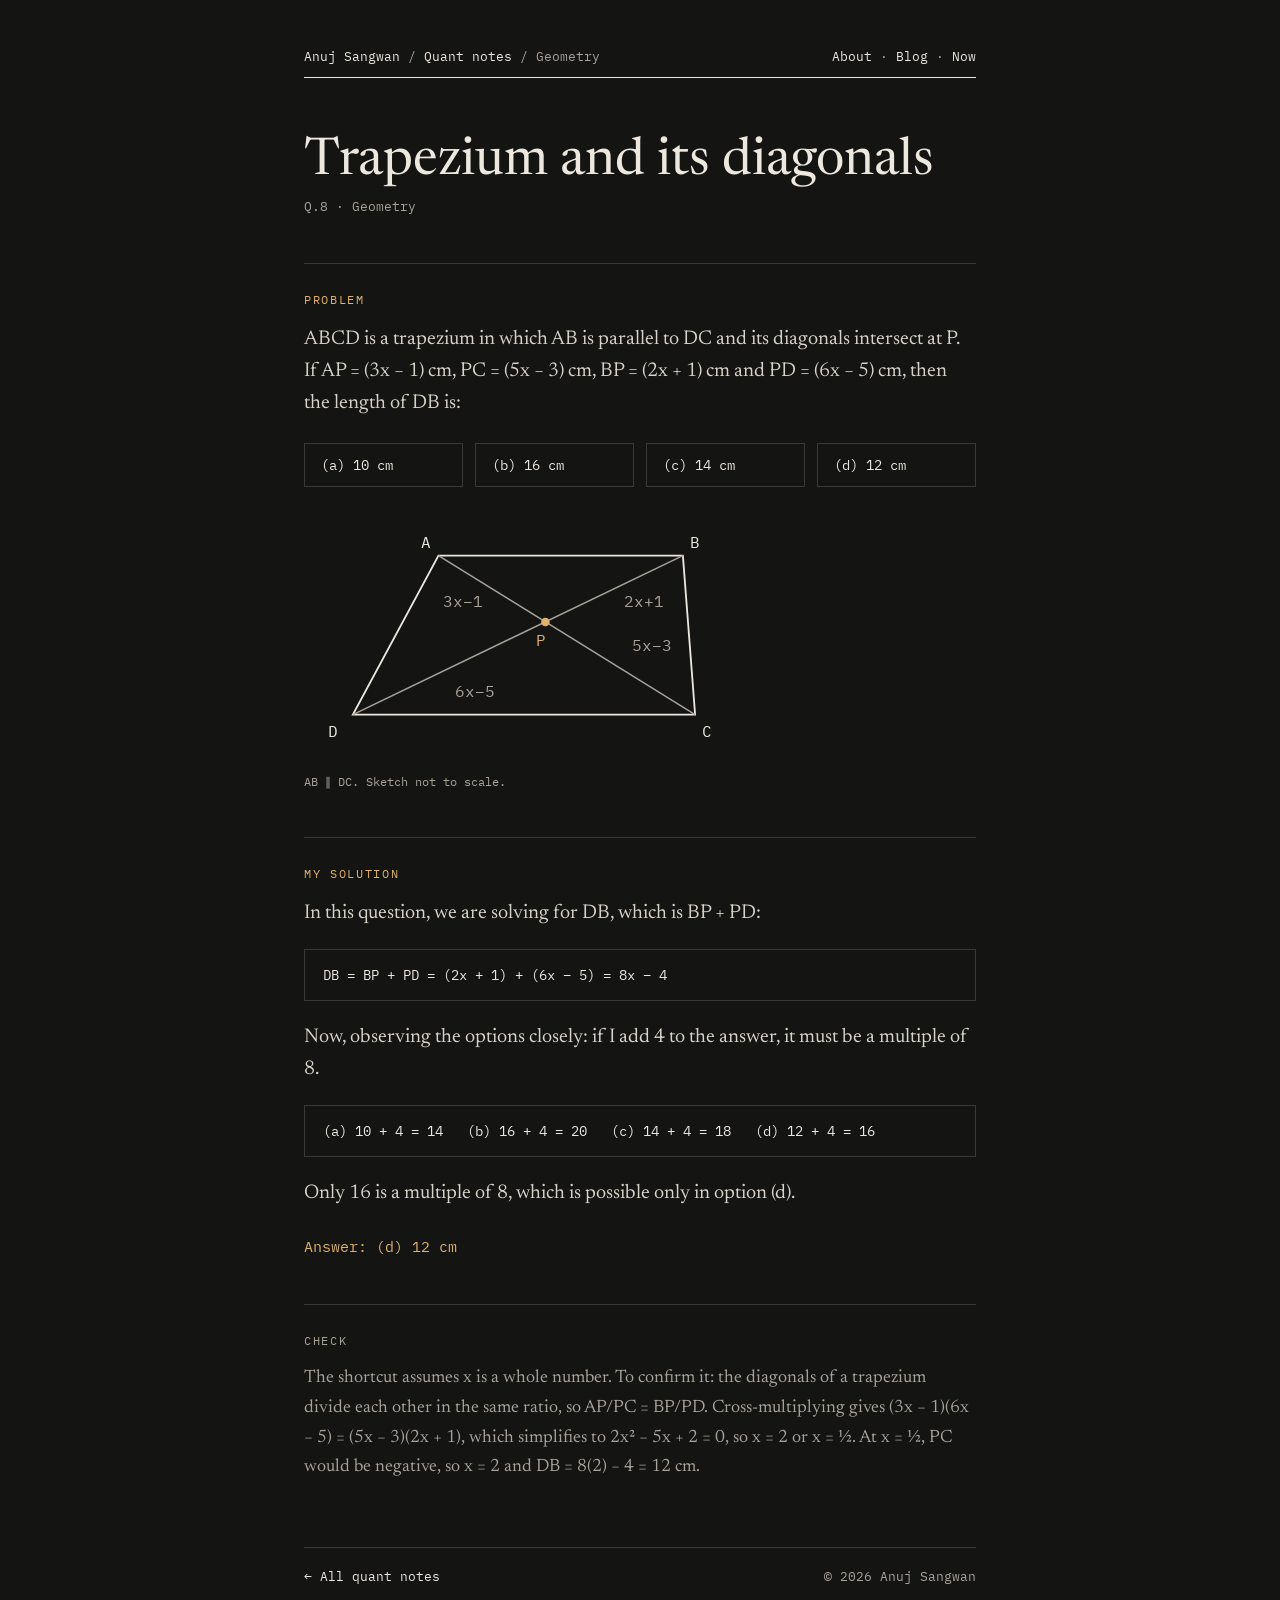
==== trapezium-diagonals.html @ 22811dbd "Add files via upload" ====
<!doctype html>
<html lang="en">
<head>
<meta charset="utf-8">
<meta name="viewport" content="width=device-width, initial-scale=1">
<title>Trapezium and its diagonals · Anuj Sangwan</title>
<meta name="description" content="Quant note: a trapezium diagonal problem and a quick options-based solution.">
<link rel="preconnect" href="https://fonts.googleapis.com">
<link rel="preconnect" href="https://fonts.gstatic.com" crossorigin>
<link rel="stylesheet" href="https://fonts.googleapis.com/css2?family=IBM+Plex+Mono&family=Newsreader:opsz,wght@6..72,400;6..72,500&display=swap">
<link rel="stylesheet" href="style.css">
</head>
<body>
<div class="wrap narrow note">

  <div class="topbar">
    <span><a href="index.html">Anuj Sangwan</a> / <a href="index.html">Quant notes</a> / Geometry</span>
    <span><a href="about/">About</a> · <a href="blog/">Blog</a> · <a href="now/">Now</a></span>
  </div>

  <h1>Trapezium and its diagonals</h1>
  <p class="meta">Q.8 · Geometry</p>

  <section class="section">
    <h2 class="label">Problem</h2>
    <p class="prose large" style="margin:0 0 24px">ABCD is a trapezium in which AB is parallel to DC and its diagonals intersect at P. If AP = (3x − 1) cm, PC = (5x − 3) cm, BP = (2x + 1) cm and PD = (6x − 5) cm, then the length of DB is:</p>
    <ul class="options">
      <li>(a) 10 cm</li>
      <li>(b) 16 cm</li>
      <li>(c) 14 cm</li>
      <li>(d) 12 cm</li>
    </ul>
    <svg class="diagram" viewBox="0 0 360 200" role="img" aria-label="Trapezium ABCD with AB parallel to DC. Diagonals AC and BD meet at P. AP is 3x minus 1, PC is 5x minus 3, BP is 2x plus 1, PD is 6x minus 5.">
      <polygon points="110,30 310,30 320,160 40,160" fill="none" stroke="#ECE8DF" stroke-width="1.5"/>
      <line x1="110" y1="30" x2="320" y2="160" stroke="#A8A399" stroke-width="1.2"/>
      <line x1="310" y1="30" x2="40" y2="160" stroke="#A8A399" stroke-width="1.2"/>
      <circle cx="197.5" cy="84.2" r="3.5" fill="#E0B26B"/>
      <g fill="#ECE8DF"><text x="96" y="24">A</text><text x="316" y="24">B</text><text x="326" y="178">C</text><text x="20" y="178">D</text></g>
      <text x="190" y="104" fill="#E0B26B">P</text>
      <g fill="#A8A399" text-anchor="middle"><text x="130" y="72">3x−1</text><text x="285" y="108">5x−3</text><text x="278" y="72">2x+1</text><text x="140" y="146">6x−5</text></g>
    </svg>
    <p class="caption">AB ∥ DC. Sketch not to scale.</p>
  </section>

  <section class="section">
    <h2 class="label">My solution</h2>
    <div class="prose large">
      <p>In this question, we are solving for DB, which is BP + PD:</p>
      <p class="formula">DB = BP + PD = (2x + 1) + (6x − 5) = 8x − 4</p>
      <p>Now, observing the options closely: if I add 4 to the answer, it must be a multiple of 8.</p>
      <p class="formula">(a) 10 + 4 = 14 &nbsp; (b) 16 + 4 = 20 &nbsp; (c) 14 + 4 = 18 &nbsp; (d) 12 + 4 = 16</p>
      <p>Only 16 is a multiple of 8, which is possible only in option (d).</p>
    </div>
    <p class="answer">Answer: (d) 12 cm</p>
  </section>

  <section class="section">
    <h2 class="label muted">Check</h2>
    <p class="check">The shortcut assumes x is a whole number. To confirm it: the diagonals of a trapezium divide each other in the same ratio, so AP/PC = BP/PD. Cross-multiplying gives (3x − 1)(6x − 5) = (5x − 3)(2x + 1), which simplifies to 2x² − 5x + 2 = 0, so x = 2 or x = ½. At x = ½, PC would be negative, so x = 2 and DB = 8(2) − 4 = 12 cm.</p>
  </section>

  <div class="footer ruled">
    <a href="index.html">← All quant notes</a>
    <span>© 2026 Anuj Sangwan</span>
  </div>

</div>
</body>
</html>
---- style.css ----
/* Shared styles for the notebook site (dark theme) */
:root{
  --bg:#141413; --ink:#ECE8DF; --soft:#D8D3C8; --muted:#A8A399;
  --line:#3A3935; --dot:#6B675F; --accent:#E0B26B;
  --serif:Newsreader,Georgia,serif;
  --mono:'IBM Plex Mono',ui-monospace,Menlo,monospace;
}
*{box-sizing:border-box}
html{color-scheme:dark}
body{margin:0;background:var(--bg);color:var(--ink);font-family:var(--mono);min-height:100vh}
a{color:var(--ink);text-decoration:none}
a:hover,a:focus-visible{color:var(--accent)}
.wrap{max-width:1000px;margin:0 auto;padding:48px 24px}
.wrap.narrow{max-width:720px}

.topbar{display:flex;flex-wrap:wrap;gap:12px;justify-content:space-between;font-size:13px;color:var(--muted);border-bottom:1px solid var(--ink);padding-bottom:12px}
.label{margin:0 0 16px;font-size:12px;letter-spacing:.14em;text-transform:uppercase;font-weight:400;color:var(--accent)}
.label.muted{color:var(--muted)}

/* Home */
.layout{display:flex;flex-wrap:wrap;gap:48px;margin-top:56px;align-items:flex-start}
.layout main{flex:2;min-width:300px}
h1{margin:0 0 12px;font-family:var(--serif);font-weight:400;font-size:clamp(38px,6vw,64px);line-height:1.05}
.lede{margin:0 0 36px;font-family:var(--serif);font-size:19px;line-height:1.5;color:var(--muted);max-width:460px}
.toc{list-style:none;margin:0;padding:0;border-bottom:1px solid var(--line)}
.toc a{display:flex;gap:14px;align-items:baseline;padding:20px 0;border-top:1px solid var(--line)}
.toc .num{width:28px;font-size:13px;color:var(--muted)}
.toc .name{font-family:var(--serif);font-size:28px}
.toc .dots{flex:1;border-bottom:1px dotted var(--dot);transform:translateY(-6px)}
.toc .count{font-size:13px;color:var(--muted)}
.now{flex:1;min-width:240px;margin-top:8px;border:1px solid var(--line);padding:24px}
.now dl{margin:0;display:grid;gap:18px;font-size:14px;line-height:1.5}
.now dt{color:var(--muted);font-size:12px}
.now dd{margin:2px 0 0}
.now dd a{border-bottom:1px solid var(--ink)}

/* Essays and notes */
.essay{margin-top:72px;padding-top:40px;border-top:1px solid var(--line);max-width:640px}
.essay h2,.note h1{font-family:var(--serif);font-weight:400;line-height:1.12}
.essay h2{margin:0 0 28px;font-size:clamp(30px,5vw,42px)}
.prose{font-family:var(--serif);font-size:19px;line-height:1.65;color:var(--soft)}
.prose p{margin:0 0 20px}
.prose p:last-child{margin-bottom:0}
.formula{padding:14px 18px;border:1px solid var(--line);font-family:var(--mono);font-size:14px;color:var(--ink);overflow-x:auto}
.note h1{margin:56px 0 8px;font-size:clamp(34px,6vw,52px);line-height:1.08}
.meta{margin:0;font-size:13px;color:var(--muted)}
.section{margin-top:48px;padding-top:28px;border-top:1px solid var(--line)}
.prose.large{font-size:20px;line-height:1.6}
.options{list-style:none;margin:0 0 32px;padding:0;display:grid;grid-template-columns:repeat(auto-fit,minmax(120px,1fr));gap:12px;font-size:14px}
.options li{border:1px solid var(--line);padding:12px 16px}
.diagram{width:100%;max-width:440px;display:block;font-family:var(--mono);font-size:13px}
.caption{margin:10px 0 0;font-size:12px;color:var(--muted)}
.answer{margin:28px 0 0;font-family:var(--mono);font-size:15px;color:var(--accent)}
.check{font-family:var(--serif);font-size:18px;line-height:1.65;color:var(--muted);margin:0}

.footer{display:flex;flex-wrap:wrap;gap:12px 24px;justify-content:space-between;margin-top:56px;font-size:13px;color:var(--muted)}
.footer.ruled{margin-top:64px;padding-top:20px;border-top:1px solid var(--line)}
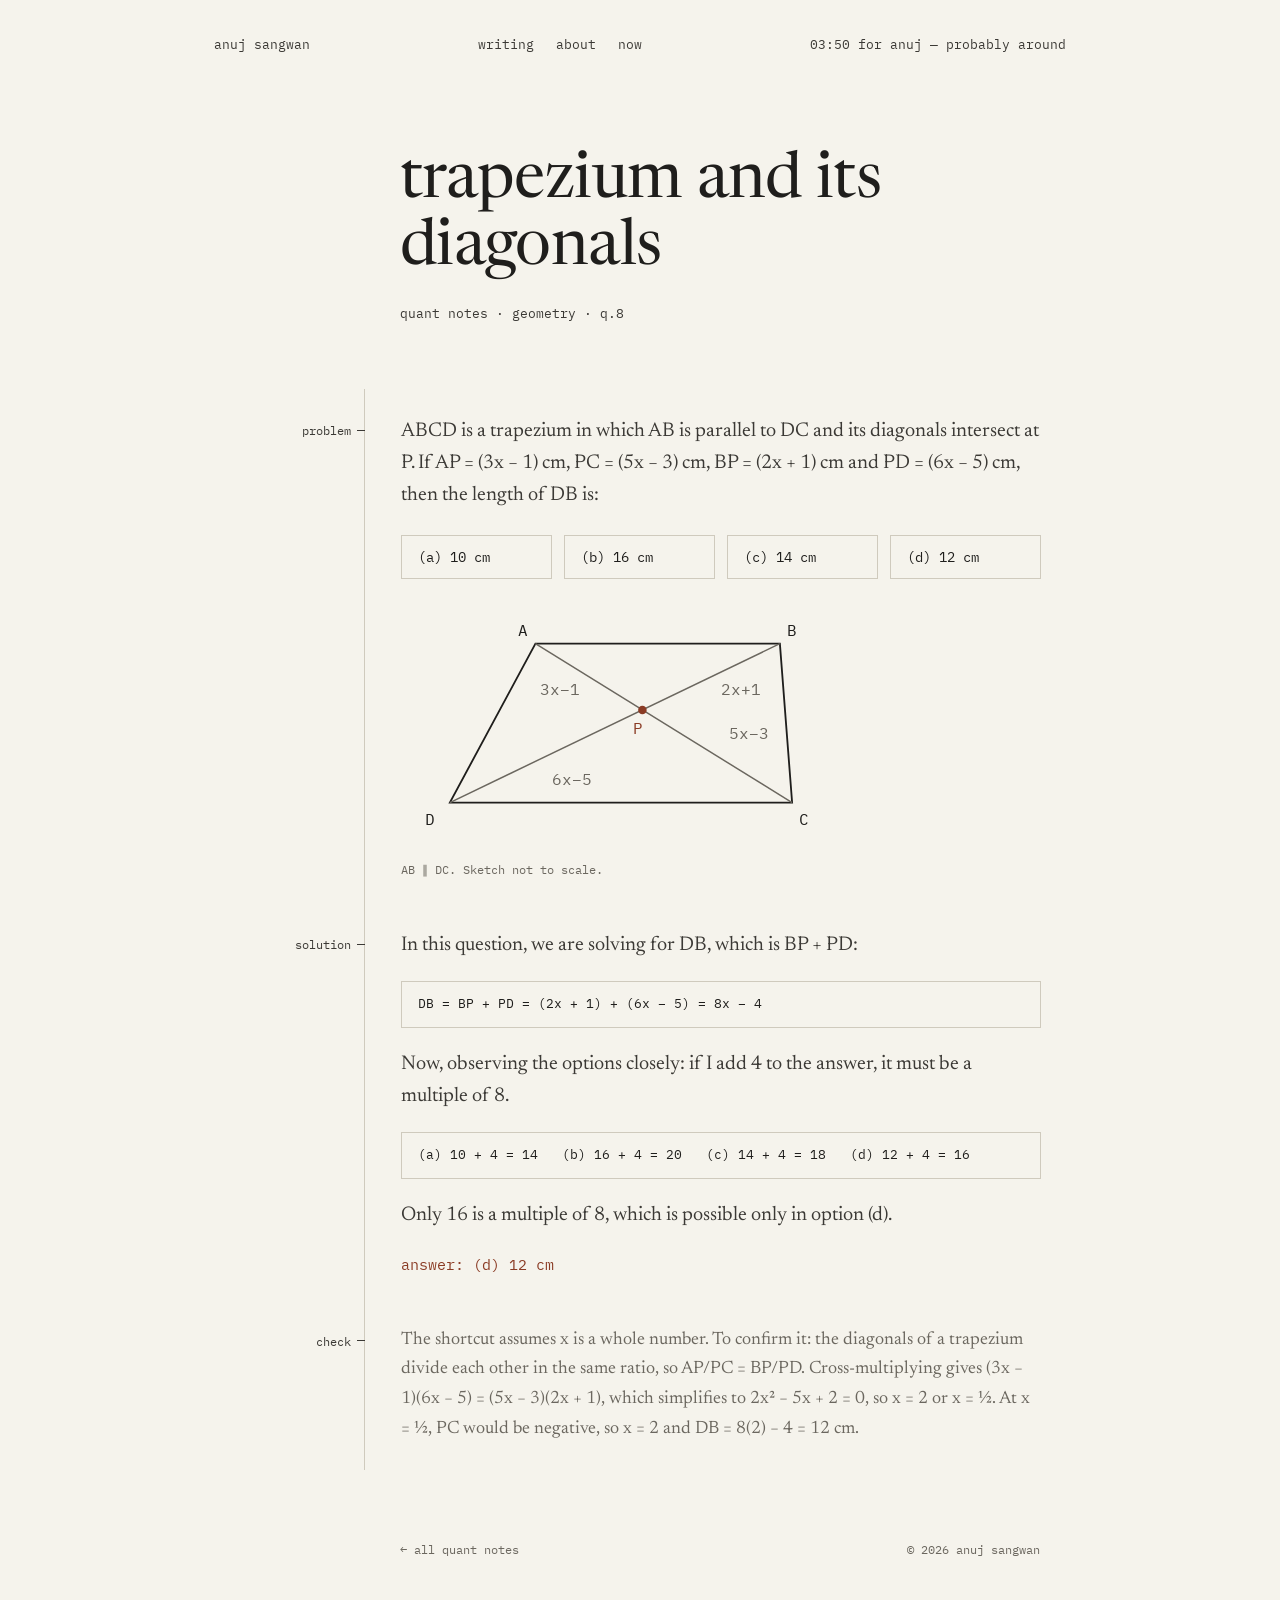
==== commit 03403e9f: "Add files via upload" ====
--- a/trapezium-diagonals.html
+++ b/trapezium-diagonals.html
@@ -3,67 +3,156 @@
 <head>
 <meta charset="utf-8">
 <meta name="viewport" content="width=device-width, initial-scale=1">
-<title>Trapezium and its diagonals · Anuj Sangwan</title>
+<title>trapezium and its diagonals · anuj sangwan</title>
 <meta name="description" content="Quant note: a trapezium diagonal problem and a quick options-based solution.">
 <link rel="preconnect" href="https://fonts.googleapis.com">
 <link rel="preconnect" href="https://fonts.gstatic.com" crossorigin>
 <link rel="stylesheet" href="https://fonts.googleapis.com/css2?family=IBM+Plex+Mono&family=Newsreader:opsz,wght@6..72,400;6..72,500&display=swap">
-<link rel="stylesheet" href="style.css">
+<style>
+/* Home page: light paper style with a left-hand timeline */
+:root{
+  --bg:#F5F3EC; --ink:#1F1E1C; --soft:#3B3935; --muted:#6B675F;
+  --line:#CFCABD; --accent:#8A3B24;
+  --serif:Newsreader,Georgia,serif;
+  --mono:'IBM Plex Mono',ui-monospace,Menlo,monospace;
+}
+*{box-sizing:border-box}
+html{color-scheme:light}
+body{margin:0;background:var(--bg);color:var(--ink);font-family:var(--mono)}
+a{color:inherit;text-decoration:none}
+a:hover,a:focus-visible{color:var(--accent)}
+.page{max-width:900px;margin:0 auto;padding:36px 24px 72px}
+
+.top{display:flex;flex-wrap:wrap;gap:12px 40px;justify-content:space-between;font-size:13px;color:var(--soft)}
+.top nav{display:flex;gap:22px}
+
+.intro{margin:96px 0 64px 186px;max-width:640px}
+h1{margin:0 0 20px;font-family:var(--serif);font-weight:400;font-size:clamp(44px,8vw,64px);line-height:1.05;letter-spacing:-.01em}
+.lede{margin:0;font-size:13px;line-height:1.7;color:var(--soft);max-width:520px}
+
+.timeline{margin-left:150px;max-width:677px;border-left:1px solid var(--line);padding-left:36px}
+.entry{position:relative;padding:26px 0}
+.when{position:absolute;top:34px;right:calc(100% + 50px);font-size:12px;color:var(--soft);white-space:nowrap}
+.when::after{content:"";position:absolute;left:calc(100% + 6px);top:.55em;width:8px;border-top:1px solid var(--soft)}
+
+.name{font-family:var(--serif);font-size:30px;line-height:1.2}
+.meta{margin-left:12px;font-size:12px;color:var(--muted)}
+
+.now{display:grid;grid-template-columns:90px 1fr;gap:12px 16px;margin:0}
+.now dt{font-size:12px;color:var(--muted);padding-top:6px}
+.now dd{margin:0;font-family:var(--serif);font-size:22px;line-height:1.35}
+.more{margin:18px 0 0;font-size:12px;color:var(--muted)}
+.more a{border-bottom:1px solid var(--muted)}
+
+.essay h2{margin:0 0 24px;font-family:var(--serif);font-weight:400;font-size:clamp(28px,5vw,38px);line-height:1.15}
+.prose{font-family:var(--serif);font-size:19px;line-height:1.65;color:var(--soft)}
+.prose p{margin:0 0 20px}
+.prose p:last-child{margin-bottom:0}
+.formula{padding:12px 16px;border:1px solid var(--line);font-family:var(--mono);font-size:13px;color:var(--ink);overflow-x:auto}
+
+.foot{display:flex;flex-wrap:wrap;gap:12px 24px;justify-content:space-between;margin:72px 0 0 186px;max-width:640px;font-size:12px;color:var(--muted)}
+
+@media (max-width:700px){
+  .intro,.foot{margin-left:0}
+  .intro{margin-top:56px}
+  .timeline{margin-left:0;padding-left:20px}
+  .when{position:static;display:block;margin-bottom:8px}
+  .when::after{display:none}
+  .entry{padding:22px 0}
+  .now{grid-template-columns:80px 1fr}
+}
+
+/* Quant note pages */
+.prose.large{font-size:20px;line-height:1.6}
+.options{list-style:none;margin:24px 0 28px;padding:0;display:grid;grid-template-columns:repeat(auto-fit,minmax(120px,1fr));gap:12px;font-size:14px}
+.options li{border:1px solid var(--line);padding:12px 16px}
+.diagram{width:100%;max-width:440px;display:block;font-family:var(--mono);font-size:13px}
+.caption{margin:10px 0 0;font-size:12px;color:var(--muted)}
+.answer{margin:24px 0 0;font-size:15px;color:var(--accent)}
+.check{margin:0;font-family:var(--serif);font-size:18px;line-height:1.65;color:var(--muted)}
+.back{margin:0;font-size:12px}
+
+</style>
 </head>
 <body>
-<div class="wrap narrow note">
+<div class="page">
 
-  <div class="topbar">
-    <span><a href="index.html">Anuj Sangwan</a> / <a href="index.html">Quant notes</a> / Geometry</span>
-    <span><a href="about/">About</a> · <a href="blog/">Blog</a> · <a href="now/">Now</a></span>
+  <header class="top">
+    <a href="index.html">anuj sangwan</a>
+    <nav aria-label="Main">
+      <a href="blog/">writing</a>
+      <a href="about/">about</a>
+      <a href="now/">now</a>
+    </nav>
+    <span id="clock">for anuj — probably around</span>
+  </header>
+
+  <div class="intro">
+    <h1>trapezium and its diagonals</h1>
+    <p class="lede"><a href="index.html">quant notes</a> · geometry · q.8</p>
   </div>
 
-  <h1>Trapezium and its diagonals</h1>
-  <p class="meta">Q.8 · Geometry</p>
+  <main class="timeline">
 
-  <section class="section">
-    <h2 class="label">Problem</h2>
-    <p class="prose large" style="margin:0 0 24px">ABCD is a trapezium in which AB is parallel to DC and its diagonals intersect at P. If AP = (3x − 1) cm, PC = (5x − 3) cm, BP = (2x + 1) cm and PD = (6x − 5) cm, then the length of DB is:</p>
-    <ul class="options">
-      <li>(a) 10 cm</li>
-      <li>(b) 16 cm</li>
-      <li>(c) 14 cm</li>
-      <li>(d) 12 cm</li>
-    </ul>
-    <svg class="diagram" viewBox="0 0 360 200" role="img" aria-label="Trapezium ABCD with AB parallel to DC. Diagonals AC and BD meet at P. AP is 3x minus 1, PC is 5x minus 3, BP is 2x plus 1, PD is 6x minus 5.">
-      <polygon points="110,30 310,30 320,160 40,160" fill="none" stroke="#ECE8DF" stroke-width="1.5"/>
-      <line x1="110" y1="30" x2="320" y2="160" stroke="#A8A399" stroke-width="1.2"/>
-      <line x1="310" y1="30" x2="40" y2="160" stroke="#A8A399" stroke-width="1.2"/>
-      <circle cx="197.5" cy="84.2" r="3.5" fill="#E0B26B"/>
-      <g fill="#ECE8DF"><text x="96" y="24">A</text><text x="316" y="24">B</text><text x="326" y="178">C</text><text x="20" y="178">D</text></g>
-      <text x="190" y="104" fill="#E0B26B">P</text>
-      <g fill="#A8A399" text-anchor="middle"><text x="130" y="72">3x−1</text><text x="285" y="108">5x−3</text><text x="278" y="72">2x+1</text><text x="140" y="146">6x−5</text></g>
-    </svg>
-    <p class="caption">AB ∥ DC. Sketch not to scale.</p>
-  </section>
+    <section class="entry">
+      <span class="when">problem</span>
+      <p class="prose large" style="margin:0">ABCD is a trapezium in which AB is parallel to DC and its diagonals intersect at P. If AP = (3x − 1) cm, PC = (5x − 3) cm, BP = (2x + 1) cm and PD = (6x − 5) cm, then the length of DB is:</p>
+      <ul class="options">
+        <li>(a) 10 cm</li>
+        <li>(b) 16 cm</li>
+        <li>(c) 14 cm</li>
+        <li>(d) 12 cm</li>
+      </ul>
+      <svg class="diagram" viewBox="0 0 360 200" role="img" aria-label="Trapezium ABCD with AB parallel to DC. Diagonals AC and BD meet at P. AP is 3x minus 1, PC is 5x minus 3, BP is 2x plus 1, PD is 6x minus 5.">
+        <polygon points="110,30 310,30 320,160 40,160" fill="none" stroke="#1F1E1C" stroke-width="1.5"/>
+        <line x1="110" y1="30" x2="320" y2="160" stroke="#6B675F" stroke-width="1.2"/>
+        <line x1="310" y1="30" x2="40" y2="160" stroke="#6B675F" stroke-width="1.2"/>
+        <circle cx="197.5" cy="84.2" r="3.5" fill="#8A3B24"/>
+        <g fill="#1F1E1C"><text x="96" y="24">A</text><text x="316" y="24">B</text><text x="326" y="178">C</text><text x="20" y="178">D</text></g>
+        <text x="190" y="104" fill="#8A3B24">P</text>
+        <g fill="#6B675F" text-anchor="middle"><text x="130" y="72">3x−1</text><text x="285" y="108">5x−3</text><text x="278" y="72">2x+1</text><text x="140" y="146">6x−5</text></g>
+      </svg>
+      <p class="caption">AB ∥ DC. Sketch not to scale.</p>
+    </section>
 
-  <section class="section">
-    <h2 class="label">My solution</h2>
-    <div class="prose large">
-      <p>In this question, we are solving for DB, which is BP + PD:</p>
-      <p class="formula">DB = BP + PD = (2x + 1) + (6x − 5) = 8x − 4</p>
-      <p>Now, observing the options closely: if I add 4 to the answer, it must be a multiple of 8.</p>
-      <p class="formula">(a) 10 + 4 = 14 &nbsp; (b) 16 + 4 = 20 &nbsp; (c) 14 + 4 = 18 &nbsp; (d) 12 + 4 = 16</p>
-      <p>Only 16 is a multiple of 8, which is possible only in option (d).</p>
-    </div>
-    <p class="answer">Answer: (d) 12 cm</p>
-  </section>
+    <section class="entry">
+      <span class="when">solution</span>
+      <div class="prose large">
+        <p>In this question, we are solving for DB, which is BP + PD:</p>
+        <p class="formula">DB = BP + PD = (2x + 1) + (6x − 5) = 8x − 4</p>
+        <p>Now, observing the options closely: if I add 4 to the answer, it must be a multiple of 8.</p>
+        <p class="formula">(a) 10 + 4 = 14 &nbsp; (b) 16 + 4 = 20 &nbsp; (c) 14 + 4 = 18 &nbsp; (d) 12 + 4 = 16</p>
+        <p>Only 16 is a multiple of 8, which is possible only in option (d).</p>
+      </div>
+      <p class="answer">answer: (d) 12 cm</p>
+    </section>
 
-  <section class="section">
-    <h2 class="label muted">Check</h2>
-    <p class="check">The shortcut assumes x is a whole number. To confirm it: the diagonals of a trapezium divide each other in the same ratio, so AP/PC = BP/PD. Cross-multiplying gives (3x − 1)(6x − 5) = (5x − 3)(2x + 1), which simplifies to 2x² − 5x + 2 = 0, so x = 2 or x = ½. At x = ½, PC would be negative, so x = 2 and DB = 8(2) − 4 = 12 cm.</p>
-  </section>
+    <section class="entry">
+      <span class="when">check</span>
+      <p class="check">The shortcut assumes x is a whole number. To confirm it: the diagonals of a trapezium divide each other in the same ratio, so AP/PC = BP/PD. Cross-multiplying gives (3x − 1)(6x − 5) = (5x − 3)(2x + 1), which simplifies to 2x² − 5x + 2 = 0, so x = 2 or x = ½. At x = ½, PC would be negative, so x = 2 and DB = 8(2) − 4 = 12 cm.</p>
+    </section>
 
-  <div class="footer ruled">
-    <a href="index.html">← All quant notes</a>
-    <span>© 2026 Anuj Sangwan</span>
-  </div>
+  </main>
+
+  <footer class="foot">
+    <a href="index.html">← all quant notes</a>
+    <span>© 2026 anuj sangwan</span>
+  </footer>
 
 </div>
+<script>
+/* Shows the current time in India. To change the time zone, replace Asia/Kolkata. */
+(function(){
+  var el=document.getElementById('clock');
+  if(!el||!window.Intl)return;
+  function tick(){
+    try{
+      var t=new Date().toLocaleTimeString('en-GB',{hour:'2-digit',minute:'2-digit',timeZone:'Asia/Kolkata'});
+      el.textContent=t+' for anuj — probably around';
+    }catch(e){}
+  }
+  tick();setInterval(tick,30000);
+})();
+</script>
 </body>
 </html>
